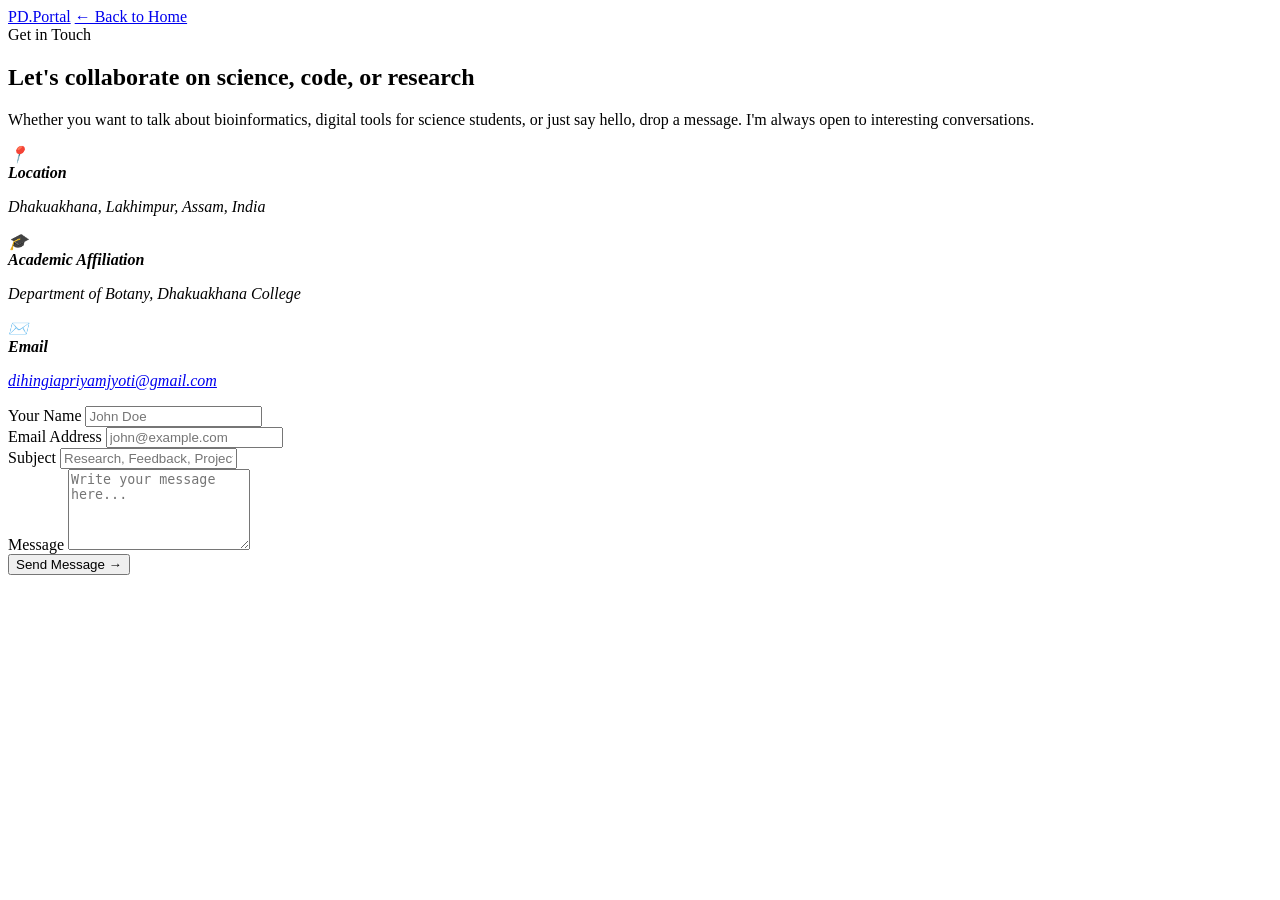
==== contact.html @ 89a06f6f "Add files via upload" ====
<!DOCTYPE html>
<html lang="en">
<head>
    <meta charset="UTF-8">
    <meta name="viewport" content="width=device-width, initial-scale=1.0">
    <title>Contact — Priyamjyoti Dihingia</title>
    
    <link rel="preconnect" href="https://fonts.googleapis.com">
    <link rel="preconnect" href="https://fonts.gstatic.com" crossorigin>
    <link href="https://fonts.googleapis.com/css2?family=Inter:wght@400;500;600;700&display=swap" rel="stylesheet">
    
    <link rel="stylesheet" href="css/style.css">
</head>
<body>

    <header class="contact-header">
        <div class="contact-container nav-placeholder">
            <a href="index.html" class="logo">PD.Portal</a>
            <a href="index.html" class="back-link">&larr; Back to Home</a>
        </div>
    </header>

    <main>
        <section class="contact-section contact-container">
            <div class="contact-grid">
                
                <div class="contact-info-side">
                    <span class="section-badge">Get in Touch</span>
                    <h2>Let's collaborate on science, code, or research</h2>
                    <p class="contact-lead">
                        Whether you want to talk about bioinformatics, digital tools for science students, or just say hello, drop a message. I'm always open to interesting conversations.
                    </p>
                    
                    <address class="contact-details">
                        <div class="info-item">
                            <span class="info-icon">📍</span>
                            <div>
                                <strong>Location</strong>
                                <p>Dhakuakhana, Lakhimpur, Assam, India</p>
                            </div>
                        </div>
                        <div class="info-item">
                            <span class="info-icon">🎓</span>
                            <div>
                                <strong>Academic Affiliation</strong>
                                <p>Department of Botany, Dhakuakhana College</p>
                            </div>
                        </div>
                        <div class="info-item">
                            <span class="info-icon">✉️</span>
                            <div>
                                <strong>Email</strong>
                                <p><a href="mailto:your-email@gmail.com">dihingiapriyamjyoti@gmail.com</a></p>
                            </div>
                        </div>
                    </address>
                </div>

                <div class="contact-form-side">
<form action="https://api.web3forms.com/submit" method="POST" class="interactive-form">

    <input type="hidden" name="access_key" value="YOUR_ACCESS_KEY_HERE">

    <div class="form-group">
        <label for="name">Your Name</label>
        <input type="text" id="name" name="name" required placeholder="John Doe">
    </div>
    
    <div class="form-group">
        <label for="email">Email Address</label>
        <input type="email" id="email" name="email" required placeholder="john@example.com">
    </div>
    
    <div class="form-group">
        <label for="subject">Subject</label>
        <input type="text" id="subject" name="subject" required placeholder="Research, Feedback, Project inquiry...">
    </div>
    
    <div class="form-group">
        <label for="message">Message</label>
        <textarea id="message" name="message" rows="5" required placeholder="Write your message here..."></textarea>
    </div>
    
    <button type="submit" class="btn-submit">Send Message &rarr;</button>
</form>
                </div>

            </div>
        </section>
    </main>

</body>
</html>
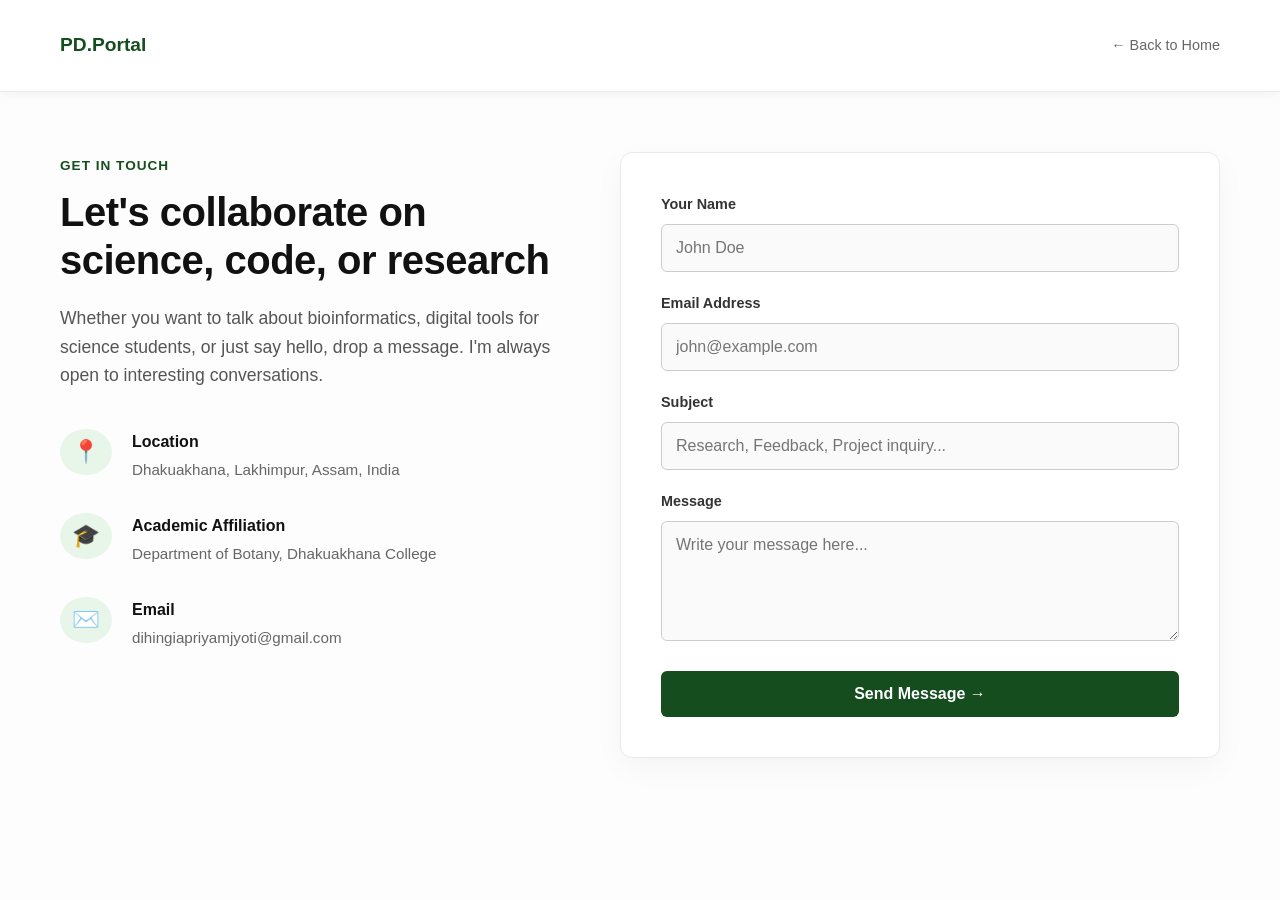
==== commit 1ec98f06: "Fix: removed absolute path slash for github pages compatibility" ====
--- a/contact.html
+++ b/contact.html
@@ -1,93 +1,93 @@
-<!DOCTYPE html>
-<html lang="en">
-<head>
-    <meta charset="UTF-8">
-    <meta name="viewport" content="width=device-width, initial-scale=1.0">
-    <title>Contact — Priyamjyoti Dihingia</title>
-    
-    <link rel="preconnect" href="https://fonts.googleapis.com">
-    <link rel="preconnect" href="https://fonts.gstatic.com" crossorigin>
-    <link href="https://fonts.googleapis.com/css2?family=Inter:wght@400;500;600;700&display=swap" rel="stylesheet">
-    
-    <link rel="stylesheet" href="css/style.css">
-</head>
-<body>
-
-    <header class="contact-header">
-        <div class="contact-container nav-placeholder">
-            <a href="index.html" class="logo">PD.Portal</a>
-            <a href="index.html" class="back-link">&larr; Back to Home</a>
-        </div>
-    </header>
-
-    <main>
-        <section class="contact-section contact-container">
-            <div class="contact-grid">
-                
-                <div class="contact-info-side">
-                    <span class="section-badge">Get in Touch</span>
-                    <h2>Let's collaborate on science, code, or research</h2>
-                    <p class="contact-lead">
-                        Whether you want to talk about bioinformatics, digital tools for science students, or just say hello, drop a message. I'm always open to interesting conversations.
-                    </p>
-                    
-                    <address class="contact-details">
-                        <div class="info-item">
-                            <span class="info-icon">📍</span>
-                            <div>
-                                <strong>Location</strong>
-                                <p>Dhakuakhana, Lakhimpur, Assam, India</p>
-                            </div>
-                        </div>
-                        <div class="info-item">
-                            <span class="info-icon">🎓</span>
-                            <div>
-                                <strong>Academic Affiliation</strong>
-                                <p>Department of Botany, Dhakuakhana College</p>
-                            </div>
-                        </div>
-                        <div class="info-item">
-                            <span class="info-icon">✉️</span>
-                            <div>
-                                <strong>Email</strong>
-                                <p><a href="mailto:your-email@gmail.com">dihingiapriyamjyoti@gmail.com</a></p>
-                            </div>
-                        </div>
-                    </address>
-                </div>
-
-                <div class="contact-form-side">
-<form action="https://api.web3forms.com/submit" method="POST" class="interactive-form">
-
-    <input type="hidden" name="access_key" value="YOUR_ACCESS_KEY_HERE">
-
-    <div class="form-group">
-        <label for="name">Your Name</label>
-        <input type="text" id="name" name="name" required placeholder="John Doe">
-    </div>
-    
-    <div class="form-group">
-        <label for="email">Email Address</label>
-        <input type="email" id="email" name="email" required placeholder="john@example.com">
-    </div>
-    
-    <div class="form-group">
-        <label for="subject">Subject</label>
-        <input type="text" id="subject" name="subject" required placeholder="Research, Feedback, Project inquiry...">
-    </div>
-    
-    <div class="form-group">
-        <label for="message">Message</label>
-        <textarea id="message" name="message" rows="5" required placeholder="Write your message here..."></textarea>
-    </div>
-    
-    <button type="submit" class="btn-submit">Send Message &rarr;</button>
-</form>
-                </div>
-
-            </div>
-        </section>
-    </main>
-
-</body>
+<!DOCTYPE html>
+<html lang="en">
+<head>
+    <meta charset="UTF-8">
+    <meta name="viewport" content="width=device-width, initial-scale=1.0">
+    <title>Contact — Priyamjyoti Dihingia</title>
+    
+    <link rel="preconnect" href="https://fonts.googleapis.com">
+    <link rel="preconnect" href="https://fonts.gstatic.com" crossorigin>
+    <link href="https://fonts.googleapis.com/css2?family=Inter:wght@400;500;600;700&display=swap" rel="stylesheet">
+    
+    <link rel="stylesheet" href="css/style.css">
+</head>
+<body>
+
+    <header class="contact-header">
+        <div class="contact-container nav-placeholder">
+            <a href="index.html" class="logo">PD.Portal</a>
+            <a href="index.html" class="back-link">&larr; Back to Home</a>
+        </div>
+    </header>
+
+    <main>
+        <section class="contact-section contact-container">
+            <div class="contact-grid">
+                
+                <div class="contact-info-side">
+                    <span class="section-badge">Get in Touch</span>
+                    <h2>Let's collaborate on science, code, or research</h2>
+                    <p class="contact-lead">
+                        Whether you want to talk about bioinformatics, digital tools for science students, or just say hello, drop a message. I'm always open to interesting conversations.
+                    </p>
+                    
+                    <address class="contact-details">
+                        <div class="info-item">
+                            <span class="info-icon">📍</span>
+                            <div>
+                                <strong>Location</strong>
+                                <p>Dhakuakhana, Lakhimpur, Assam, India</p>
+                            </div>
+                        </div>
+                        <div class="info-item">
+                            <span class="info-icon">🎓</span>
+                            <div>
+                                <strong>Academic Affiliation</strong>
+                                <p>Department of Botany, Dhakuakhana College</p>
+                            </div>
+                        </div>
+                        <div class="info-item">
+                            <span class="info-icon">✉️</span>
+                            <div>
+                                <strong>Email</strong>
+                                <p><a href="mailto:your-email@gmail.com">dihingiapriyamjyoti@gmail.com</a></p>
+                            </div>
+                        </div>
+                    </address>
+                </div>
+
+                <div class="contact-form-side">
+<form action="https://api.web3forms.com/submit" method="POST" class="interactive-form">
+
+    <input type="hidden" name="access_key" value="YOUR_ACCESS_KEY_HERE">
+
+    <div class="form-group">
+        <label for="name">Your Name</label>
+        <input type="text" id="name" name="name" required placeholder="John Doe">
+    </div>
+    
+    <div class="form-group">
+        <label for="email">Email Address</label>
+        <input type="email" id="email" name="email" required placeholder="john@example.com">
+    </div>
+    
+    <div class="form-group">
+        <label for="subject">Subject</label>
+        <input type="text" id="subject" name="subject" required placeholder="Research, Feedback, Project inquiry...">
+    </div>
+    
+    <div class="form-group">
+        <label for="message">Message</label>
+        <textarea id="message" name="message" rows="5" required placeholder="Write your message here..."></textarea>
+    </div>
+    
+    <button type="submit" class="btn-submit">Send Message &rarr;</button>
+</form>
+                </div>
+
+            </div>
+        </section>
+    </main>
+
+</body>
 </html>
--- a/css/style.css
+++ b/css/style.css
@@ -0,0 +1,815 @@
+/* ==========================================================================
+   1. BASE STYLES & RESET
+   ========================================================================== */
+* {
+    margin: 0;
+    padding: 0;
+    box-sizing: border-box;
+}
+
+html {
+    scroll-behavior: smooth;
+    /* System fonts load in 0 milliseconds and prevent font-flicker on mobile */
+    font-family: -apple-system, BlinkMacSystemFont, "Segoe UI", Roboto, Oxygen, Ubuntu, Cantarell, sans-serif;
+    color: #2c3e50;
+    background-color: #fcfdfc;
+    line-height: 1.6;
+}
+
+body {
+    overflow-x: hidden;
+}
+
+.container {
+    max-width: 1140px;
+    margin: 0 auto;
+    padding: 60px 20px;
+}
+
+a {
+    text-decoration: none;
+    color: inherit;
+    transition: color 0.2s ease;
+}
+
+img {
+    max-width: 100%;
+    height: auto;
+    display: block;
+    border-radius: 8px;
+}
+
+/* ==========================================================================
+   2. NAVIGATION HEADER
+   ========================================================================== */
+header {
+    background-color: #ffffff;
+    box-shadow: 0 2px 10px rgba(0, 0, 0, 0.05);
+    position: sticky;
+    top: 0;
+    z-index: 1000;
+}
+
+header nav {
+    max-width: 1140px;
+    margin: 0 auto;
+    padding: 20px;
+    display: flex;
+    justify-content: space-between;
+    align-items: center;
+}
+
+.logo a {
+    font-size: 1.4rem;
+    font-weight: 700;
+    color: #1b5e20; /* Deep nature green */
+    letter-spacing: -0.5px;
+}
+
+header ul {
+    display: flex;
+    list-style: none;
+    gap: 30px;
+}
+
+header ul a {
+    font-weight: 500;
+    font-size: 0.95rem;
+    color: #5a6c7d;
+    padding: 5px 0;
+    position: relative;
+}
+
+header ul a:hover, 
+header ul a.active {
+    color: #1b5e20;
+}
+
+/* Underline indicator for active page */
+header ul a.active::after {
+    content: '';
+    position: absolute;
+    bottom: 0;
+    left: 0;
+    width: 100%;
+    height: 2px;
+    background-color: #1b5e20;
+}
+
+/* ==========================================================================
+   3. HERO SECTION (60% Personal / 40% Village Blend)
+   ========================================================================== */
+.hero {
+    background: linear-gradient(135deg, #e8f5e9 0%, #c8e6c9 100%);
+    padding: 100px 20px;
+    text-align: center;
+}
+
+.hero-content {
+    max-width: 800px;
+    margin: 0 auto;
+}
+
+.hero h1 {
+    font-size: 3rem;
+    color: #0b2d12;
+    line-height: 1.2;
+    margin-bottom: 20px;
+}
+
+.hero p {
+    font-size: 1.25rem;
+    color: #3b5141;
+    margin-bottom: 35px;
+}
+
+.hero-buttons {
+    display: flex;
+    justify-content: center;
+    gap: 15px;
+}
+
+/* Buttons styles */
+.btn {
+    display: inline-block;
+    padding: 12px 28px;
+    font-weight: 600;
+    border-radius: 6px;
+    transition: all 0.2s ease;
+}
+
+.btn-primary {
+    background-color: #1b5e20;
+    color: #ffffff;
+}
+
+.btn-primary:hover {
+    background-color: #0b2d12;
+    transform: translateY(-1px);
+}
+
+.btn-secondary {
+    background-color: transparent;
+    color: #1b5e20;
+    border: 2px solid #1b5e20;
+}
+
+.btn-secondary:hover {
+    background-color: #1b5e20;
+    color: #ffffff;
+    transform: translateY(-1px);
+}
+
+/* ==========================================================================
+   4. CONTENT LAYOUTS
+   ========================================================================== */
+.subtitle {
+    display: block;
+    font-size: 0.85rem;
+    text-transform: uppercase;
+    color: #1b5e20;
+    font-weight: 700;
+    letter-spacing: 1.5px;
+    margin-bottom: 8px;
+}
+
+.section-title-wrap h2,
+.village-text h2 {
+    font-size: 2.2rem;
+    color: #0b2d12;
+    margin-bottom: 20px;
+}
+
+/* Intro text styling */
+.intro-section p {
+    font-size: 1.15rem;
+    color: #4a5568;
+    max-width: 900px;
+}
+
+/* 40% Village Highlight Layout (Flexbox for side-by-side) */
+.village-highlight {
+    background-color: #f4f7f4;
+    border-radius: 12px;
+    margin-top: 20px;
+    margin-bottom: 40px;
+}
+
+.village-card-layout {
+    display: flex;
+    align-items: center;
+    gap: 50px;
+    padding: 40px;
+}
+
+.village-text {
+    flex: 1;
+}
+
+.village-text p {
+    color: #4a5568;
+    margin-bottom: 20px;
+}
+
+.village-img-placeholder {
+    flex: 1;
+}
+
+.village-img-placeholder img {
+    box-shadow: 0 10px 30px rgba(0, 0, 0, 0.08);
+    object-fit: cover;
+    width: 100%;
+    height: 320px;
+}
+
+.text-link {
+    color: #1b5e20;
+    font-weight: 600;
+    display: inline-block;
+}
+
+.text-link:hover {
+    color: #0b2d12;
+    text-decoration: underline;
+}
+
+/* ==========================================================================
+   5. FEATURES GRID SECTION (Zero JS Responsive Columns)
+   ========================================================================== */
+.features-section {
+    display: grid;
+    /* Automatically handles column wrapping cleanly based on device width */
+    grid-template-columns: repeat(auto-fit, minmax(300px, 1fr));
+    gap: 30px;
+    padding-top: 0;
+}
+
+.feature-card {
+    background: #ffffff;
+    border: 1px solid #e2e8f0;
+    border-radius: 8px;
+    padding: 30px;
+    position: relative;
+    transition: transform 0.2s ease, box-shadow 0.2s ease;
+}
+
+.feature-card:hover {
+    transform: translateY(-4px);
+    box-shadow: 0 10px 20px rgba(0,0,0,0.05);
+}
+
+.feature-card h3 {
+    font-size: 1.4rem;
+    color: #0b2d12;
+    margin-top: 15px;
+    margin-bottom: 12px;
+}
+
+.feature-card p {
+    color: #64748b;
+    font-size: 0.95rem;
+    margin-bottom: 20px;
+}
+
+/* Badge tagging on the cards */
+.card-tag {
+    display: inline-block;
+    padding: 4px 10px;
+    font-size: 0.75rem;
+    font-weight: 700;
+    border-radius: 50px;
+    text-transform: uppercase;
+}
+
+.card-tag.personal {
+    background-color: #e1f5fe;
+    color: #0288d1;
+}
+
+.card-tag.village {
+    background-color: #e8f5e9;
+    color: #2e7d32;
+}
+
+.card-tag.neutral {
+    background-color: #f1f5f9;
+    color: #475569;
+}
+
+/* ==========================================================================
+   6. FOOTER
+   ========================================================================== */
+footer {
+    background-color: #0b2d12;
+    color: #a3b899;
+    font-size: 0.9rem;
+}
+
+.footer-content {
+    display: flex;
+    justify-content: space-between;
+    align-items: center;
+    padding: 40px 20px;
+}
+
+.footer-links a {
+    color: #ffffff;
+    margin: 0 5px;
+}
+
+.footer-links a:hover {
+    color: #c8e6c9;
+}
+
+/* ==========================================================================
+   7. RESPONSIVE MEDIA QUERIES (Mobile Adjustments)
+   ========================================================================== */
+@media (max-width: 768px) {
+    header nav {
+        flex-direction: column;
+        gap: 15px;
+    }
+
+    .hero h1 {
+        font-size: 2.2rem;
+    }
+
+    .hero p {
+        font-size: 1.1rem;
+    }
+
+    .hero-buttons {
+        flex-direction: column;
+        gap: 10px;
+    }
+
+    .village-card-layout {
+        flex-direction: column;
+        padding: 20px;
+        gap: 25px;
+    }
+    
+    .village-img-placeholder img {
+        height: 220px;
+    }
+
+    .footer-content {
+        flex-direction: column;
+        gap: 15px;
+        text-align: center;
+    }
+}
+
+
+/* ==========================================================================
+   8. MOANA AI PREMIUM CARD STYLES
+   ========================================================================== */
+.moana-ad-container {
+    padding-top: 40px;
+    padding-bottom: 40px;
+}
+
+.moana-card {
+    background: linear-gradient(135deg, #0b2d12 0%, #164d1f 100%);
+    border-radius: 16px;
+    padding: 50px 40px;
+    color: #ffffff;
+    position: relative;
+    overflow: hidden;
+    box-shadow: 0 20px 40px rgba(11, 45, 18, 0.25);
+    border: 1px solid rgba(255, 255, 255, 0.1);
+}
+
+.moana-badge {
+    position: absolute;
+    top: 25px;
+    left: 40px;
+    background-color: #00E676; /* Vibrant tech green accent */
+    color: #0b2d12;
+    font-size: 0.75rem;
+    font-weight: 700;
+    text-transform: uppercase;
+    padding: 6px 14px;
+    border-radius: 50px;
+    letter-spacing: 1px;
+}
+
+.moana-content-wrapper {
+    display: flex;
+    align-items: center;
+    gap: 50px;
+    margin-top: 20px;
+}
+
+.moana-info {
+    flex: 1.4;
+}
+
+.moana-info h2 {
+    font-size: 2.6rem;
+    color: #ffffff;
+    margin-bottom: 5px;
+    letter-spacing: -0.5px;
+}
+
+.moana-tagline {
+    font-size: 1.2rem;
+    color: #a3e2b0;
+    margin-bottom: 35px;
+    font-weight: 500;
+}
+
+/* Feature List */
+.moana-features {
+    list-style: none;
+    display: flex;
+    flex-direction: column;
+    gap: 25px;
+    margin-bottom: 40px;
+}
+
+.moana-features li {
+    display: flex;
+    align-items: flex-start;
+    gap: 18px;
+}
+
+.moana-icon {
+    font-size: 1.5rem;
+    background: rgba(255, 255, 255, 0.08);
+    padding: 10px;
+    border-radius: 12px;
+    line-height: 1;
+    border: 1px solid rgba(255, 255, 255, 0.1);
+}
+
+.moana-features strong {
+    display: block;
+    font-size: 1.1rem;
+    color: #ffffff;
+    margin-bottom: 4px;
+}
+
+.moana-features p {
+    color: #b2cbb6;
+    font-size: 0.95rem;
+    line-height: 1.5;
+}
+
+/* Premium Tech CTA Button */
+.btn-moana {
+    background-color: #ffffff;
+    color: #0b2d12;
+    padding: 14px 35px;
+    border-radius: 8px;
+    font-weight: 700;
+    font-size: 1rem;
+    box-shadow: 0 4px 15px rgba(0,0,0,0.15);
+    display: inline-block;
+    transition: all 0.2s ease;
+}
+
+.btn-moana:hover {
+    background-color: #00E676;
+    color: #0b2d12;
+    transform: translateY(-2px);
+    box-shadow: 0 8px 25px rgba(0, 230, 118, 0.3);
+}
+
+/* Decorative Visual Side Component */
+.moana-visual-side {
+    flex: 1;
+    display: flex;
+    justify-content: center;
+    position: relative;
+}
+
+.ai-sphere-glow {
+    position: absolute;
+    width: 200px;
+    height: 200px;
+    background: radial-gradient(circle, rgba(0,230,118,0.3) 0%, rgba(0,0,0,0) 70%);
+    top: 50%;
+    left: 50%;
+    transform: translate(-50%, -50%);
+    z-index: 1;
+}
+
+.tech-box {
+    background: rgba(255, 255, 255, 0.05);
+    border: 1px solid rgba(255, 255, 255, 0.1);
+    padding: 25px;
+    border-radius: 12px;
+    width: 100%;
+    max-width: 280px;
+    backdrop-filter: blur(5px);
+    z-index: 2;
+    box-shadow: 0 15px 35px rgba(0,0,0,0.2);
+}
+
+.tech-box span {
+    font-size: 0.75rem;
+    text-transform: uppercase;
+    color: #00E676;
+    font-weight: 700;
+    letter-spacing: 1px;
+    display: block;
+    margin-bottom: 15px;
+}
+
+.tech-line {
+    height: 4px;
+    background-color: rgba(255, 255, 255, 0.2);
+    border-radius: 2px;
+    margin-bottom: 10px;
+    width: 90%;
+}
+
+.tech-line.short {
+    width: 50%;
+    margin-bottom: 25px;
+}
+
+.tech-tags {
+    display: flex;
+    flex-wrap: wrap;
+    gap: 8px;
+}
+
+.t-tag {
+    background: rgba(255, 255, 255, 0.08) !important;
+    border: 1px solid rgba(255, 255, 255, 0.1);
+    padding: 4px 10px !important;
+    font-size: 0.75rem !important;
+    color: #e8f5e9 !important;
+    border-radius: 4px;
+    text-transform: none !important;
+    font-weight: 500 !important;
+}
+
+/* Responsive Scaling for Tablets and Mobile Phones */
+@media (max-width: 992px) {
+    .moana-content-wrapper {
+        flex-direction: column;
+        gap: 40px;
+    }
+    
+    .moana-visual-side {
+        width: 100%;
+    }
+}
+
+@media (max-width: 576px) {
+    .moana-card {
+        padding: 60px 20px 30px 20px;
+    }
+    
+    .moana-badge {
+        left: 20px;
+    }
+    
+    .moana-info h2 {
+        font-size: 2rem;
+    }
+    
+    .moana-tagline {
+        font-size: 1.05rem;
+        margin-bottom: 25px;
+    }
+    
+    .btn-moana {
+        width: 100%;
+        text-align: center;
+    }
+}
+
+
+/* ==========================================================================
+   1. GLOBAL STYLES & RESET (If not already present in your main CSS)
+   ========================================================================== */
+* {
+    margin: 0;
+    padding: 0;
+    box-sizing: border-box;
+}
+
+body {
+    font-family: 'Inter', sans-serif;
+    background-color: #fcfdfc;
+    color: #222222;
+    line-height: 1.6;
+    -webkit-font-smoothing: antialiased;
+}
+
+.contact-container {
+    width: 100%;
+    max-width: 1200px;
+    margin: 0 auto;
+    padding-left: 20px;
+    padding-right: 20px;
+}
+
+/* Header spacing framing the layout neatly */
+.contact-header {
+    padding: 30px 0;
+    border-bottom: 1px solid #eaeaea;
+    background-color: #ffffff;
+    margin-bottom: 40px;
+}
+
+.nav-placeholder {
+    display: flex;
+    justify-content: space-between;
+    align-items: center;
+}
+
+.logo {
+    font-weight: 700;
+    font-size: 1.2rem;
+    color: #164d1f;
+    text-decoration: none;
+}
+
+.back-link {
+    color: #666666;
+    text-decoration: none;
+    font-size: 0.9rem;
+    font-weight: 500;
+    transition: color 0.2s ease;
+}
+
+.back-link:hover {
+    color: #164d1f;
+}
+
+/* ==========================================================================
+   2. INTERACTIVE CONTACT LAYOUT
+   ========================================================================== */
+.contact-section {
+    padding-top: 20px;
+    padding-bottom: 80px;
+}
+
+.contact-grid {
+    display: grid;
+    grid-template-columns: 1fr 1.2fr;
+    gap: 60px;
+    align-items: start;
+}
+
+/* Left side typography & style */
+.section-badge {
+    display: inline-block;
+    color: #164d1f;
+    font-size: 0.85rem;
+    font-weight: 700;
+    text-transform: uppercase;
+    letter-spacing: 1px;
+    margin-bottom: 12px;
+}
+
+.contact-info-side h2 {
+    font-size: 2.5rem;
+    color: #111111;
+    line-height: 1.2;
+    margin-bottom: 20px;
+    letter-spacing: -0.5px;
+}
+
+.contact-lead {
+    font-size: 1.1rem;
+    color: #555555;
+    line-height: 1.6;
+    margin-bottom: 40px;
+}
+
+/* Contact information list items */
+.contact-details {
+    display: flex;
+    flex-direction: column;
+    gap: 30px;
+    font-style: normal;
+}
+
+.info-item {
+    display: flex;
+    align-items: flex-start;
+    gap: 20px;
+}
+
+.info-icon {
+    font-size: 1.4rem;
+    background: #e8f5e9;
+    padding: 12px;
+    border-radius: 50%;
+    line-height: 1;
+    display: flex;
+    align-items: center;
+    justify-content: center;
+}
+
+.info-item strong {
+    display: block;
+    font-size: 1rem;
+    color: #111111;
+    margin-bottom: 4px;
+}
+
+.info-item p, .info-item a {
+    color: #666666;
+    font-size: 0.95rem;
+    text-decoration: none;
+    transition: color 0.2s ease;
+}
+
+.info-item a:hover {
+    color: #164d1f;
+}
+
+/* Right side form elements card */
+.contact-form-side {
+    background: #ffffff;
+    padding: 40px;
+    border-radius: 12px;
+    box-shadow: 0 10px 30px rgba(0, 0, 0, 0.04);
+    border: 1px solid #eaeaea;
+}
+
+.interactive-form {
+    display: flex;
+    flex-direction: column;
+    gap: 20px;
+}
+
+.form-group {
+    display: flex;
+    flex-direction: column;
+    gap: 8px;
+}
+
+.form-group label {
+    font-size: 0.9rem;
+    font-weight: 600;
+    color: #333333;
+}
+
+.form-group input,
+.form-group textarea {
+    padding: 14px;
+    border: 1px solid #cccccc;
+    border-radius: 6px;
+    font-size: 1rem;
+    font-family: inherit;
+    color: #222222;
+    background-color: #fafafa;
+    transition: all 0.2s ease;
+}
+
+/* Focus input glow ring */
+.form-group input:focus,
+.form-group textarea:focus {
+    outline: none;
+    border-color: #164d1f;
+    background-color: #ffffff;
+    box-shadow: 0 0 0 4px rgba(22, 77, 31, 0.1);
+}
+
+/* Form submission button */
+.btn-submit {
+    background-color: #164d1f;
+    color: #ffffff;
+    padding: 14px;
+    border: none;
+    border-radius: 6px;
+    font-size: 1rem;
+    font-weight: 600;
+    cursor: pointer;
+    transition: all 0.2s ease;
+    text-align: center;
+    margin-top: 10px;
+}
+
+.btn-submit:hover {
+    background-color: #0b2d12;
+    transform: translateY(-1px);
+    box-shadow: 0 5px 15px rgba(11, 45, 18, 0.2);
+}
+
+/* ==========================================================================
+   3. MOBILE RESPONSIVE MEDIA QUERIES
+   ========================================================================== */
+@media (max-width: 992px) {
+    .contact-grid {
+        grid-template-columns: 1fr;
+        gap: 50px;
+    }
+    
+    .contact-form-side {
+        padding: 30px 20px;
+    }
+    
+    .contact-info-side h2 {
+        font-size: 2.1rem;
+    }
+}
+
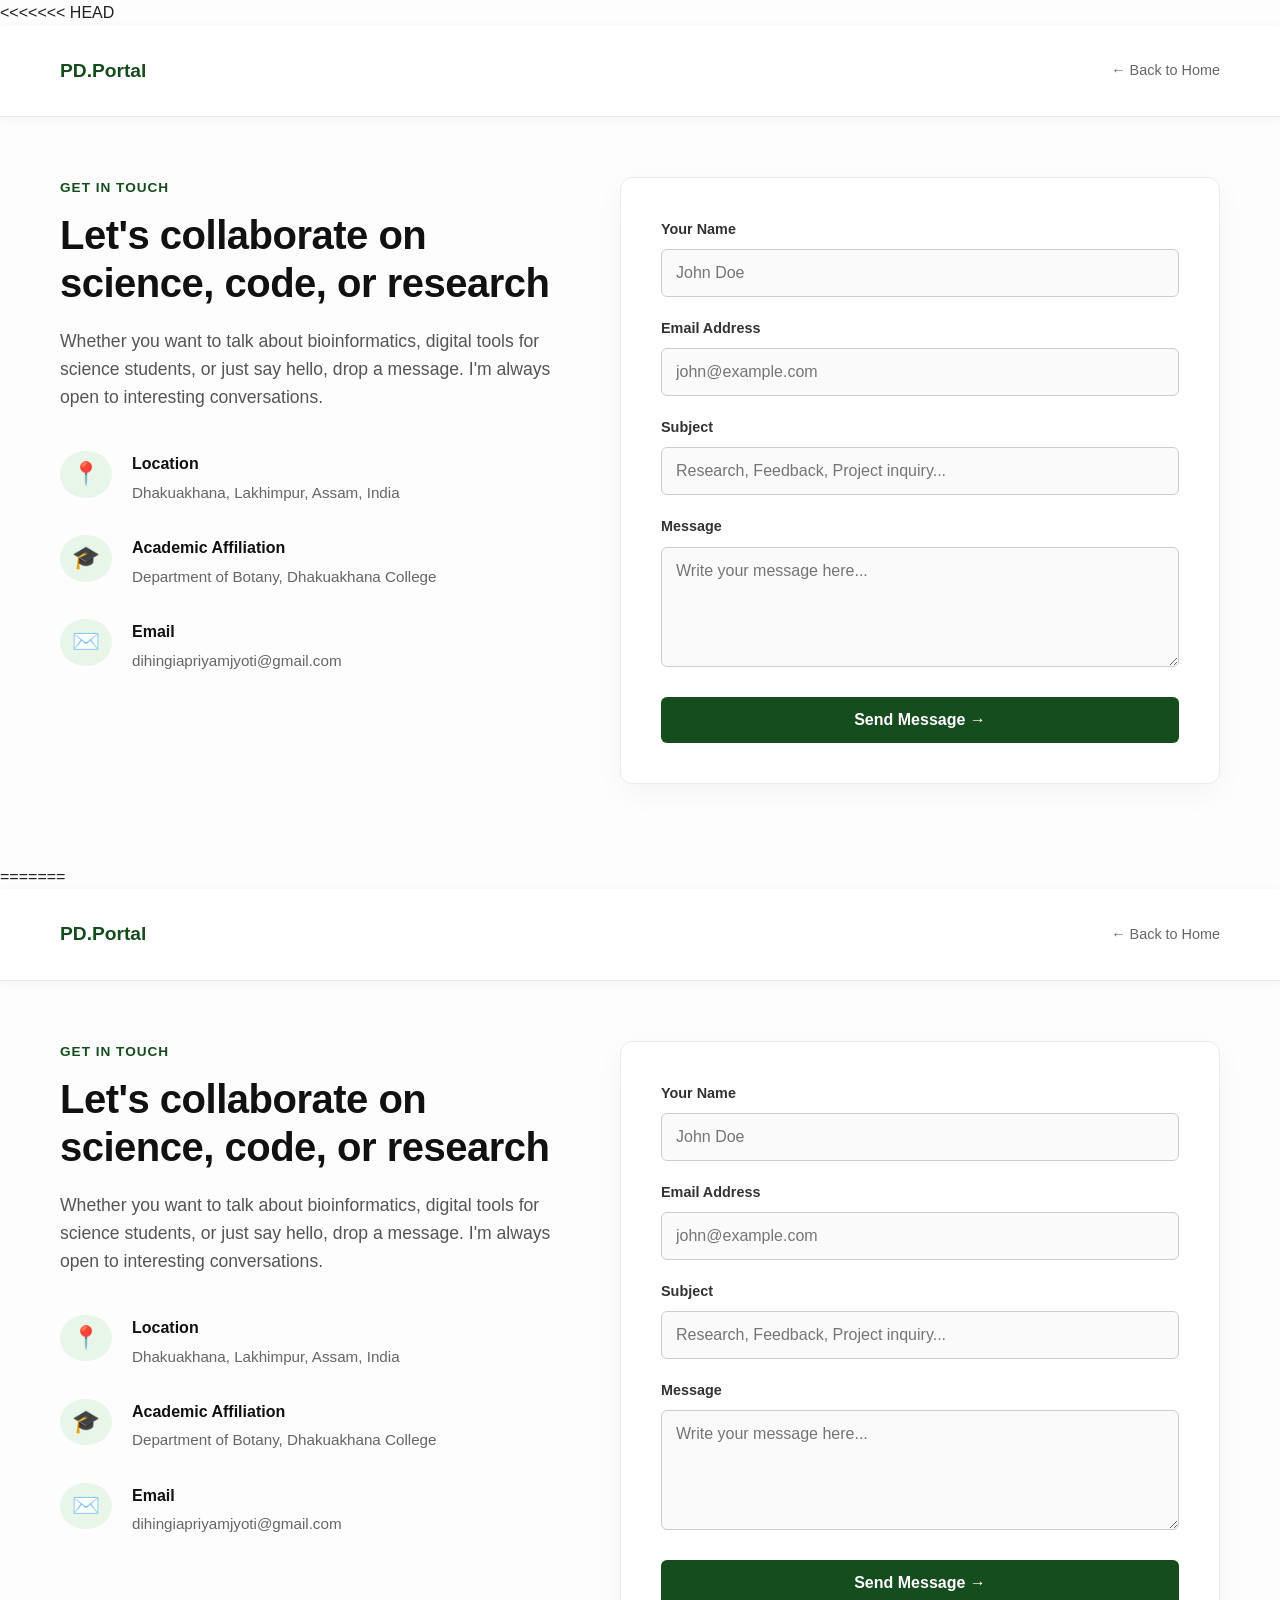
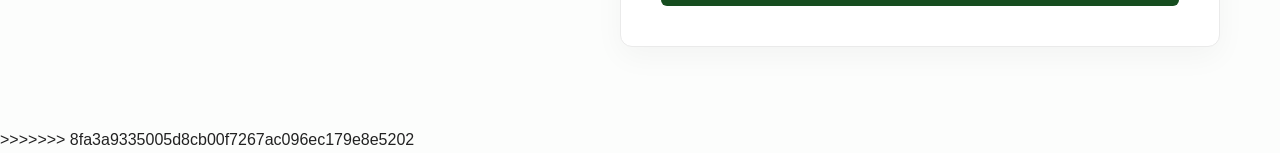
==== commit abca4301: "Chore: merged remote browser uploads with local path updates" ====
--- a/contact.html
+++ b/contact.html
@@ -1,3 +1,4 @@
+<<<<<<< HEAD
 <!DOCTYPE html>
 <html lang="en">
 <head>
@@ -90,4 +91,98 @@
     </main>
 
 </body>
+=======
+<!DOCTYPE html>
+<html lang="en">
+<head>
+    <meta charset="UTF-8">
+    <meta name="viewport" content="width=device-width, initial-scale=1.0">
+    <title>Contact — Priyamjyoti Dihingia</title>
+    
+    <link rel="preconnect" href="https://fonts.googleapis.com">
+    <link rel="preconnect" href="https://fonts.gstatic.com" crossorigin>
+    <link href="https://fonts.googleapis.com/css2?family=Inter:wght@400;500;600;700&display=swap" rel="stylesheet">
+    
+    <link rel="stylesheet" href="css/style.css">
+</head>
+<body>
+
+    <header class="contact-header">
+        <div class="contact-container nav-placeholder">
+            <a href="index.html" class="logo">PD.Portal</a>
+            <a href="index.html" class="back-link">&larr; Back to Home</a>
+        </div>
+    </header>
+
+    <main>
+        <section class="contact-section contact-container">
+            <div class="contact-grid">
+                
+                <div class="contact-info-side">
+                    <span class="section-badge">Get in Touch</span>
+                    <h2>Let's collaborate on science, code, or research</h2>
+                    <p class="contact-lead">
+                        Whether you want to talk about bioinformatics, digital tools for science students, or just say hello, drop a message. I'm always open to interesting conversations.
+                    </p>
+                    
+                    <address class="contact-details">
+                        <div class="info-item">
+                            <span class="info-icon">📍</span>
+                            <div>
+                                <strong>Location</strong>
+                                <p>Dhakuakhana, Lakhimpur, Assam, India</p>
+                            </div>
+                        </div>
+                        <div class="info-item">
+                            <span class="info-icon">🎓</span>
+                            <div>
+                                <strong>Academic Affiliation</strong>
+                                <p>Department of Botany, Dhakuakhana College</p>
+                            </div>
+                        </div>
+                        <div class="info-item">
+                            <span class="info-icon">✉️</span>
+                            <div>
+                                <strong>Email</strong>
+                                <p><a href="mailto:your-email@gmail.com">dihingiapriyamjyoti@gmail.com</a></p>
+                            </div>
+                        </div>
+                    </address>
+                </div>
+
+                <div class="contact-form-side">
+<form action="https://api.web3forms.com/submit" method="POST" class="interactive-form">
+
+    <input type="hidden" name="access_key" value="YOUR_ACCESS_KEY_HERE">
+
+    <div class="form-group">
+        <label for="name">Your Name</label>
+        <input type="text" id="name" name="name" required placeholder="John Doe">
+    </div>
+    
+    <div class="form-group">
+        <label for="email">Email Address</label>
+        <input type="email" id="email" name="email" required placeholder="john@example.com">
+    </div>
+    
+    <div class="form-group">
+        <label for="subject">Subject</label>
+        <input type="text" id="subject" name="subject" required placeholder="Research, Feedback, Project inquiry...">
+    </div>
+    
+    <div class="form-group">
+        <label for="message">Message</label>
+        <textarea id="message" name="message" rows="5" required placeholder="Write your message here..."></textarea>
+    </div>
+    
+    <button type="submit" class="btn-submit">Send Message &rarr;</button>
+</form>
+                </div>
+
+            </div>
+        </section>
+    </main>
+
+</body>
+>>>>>>> 8fa3a9335005d8cb00f7267ac096ec179e8e5202
 </html>
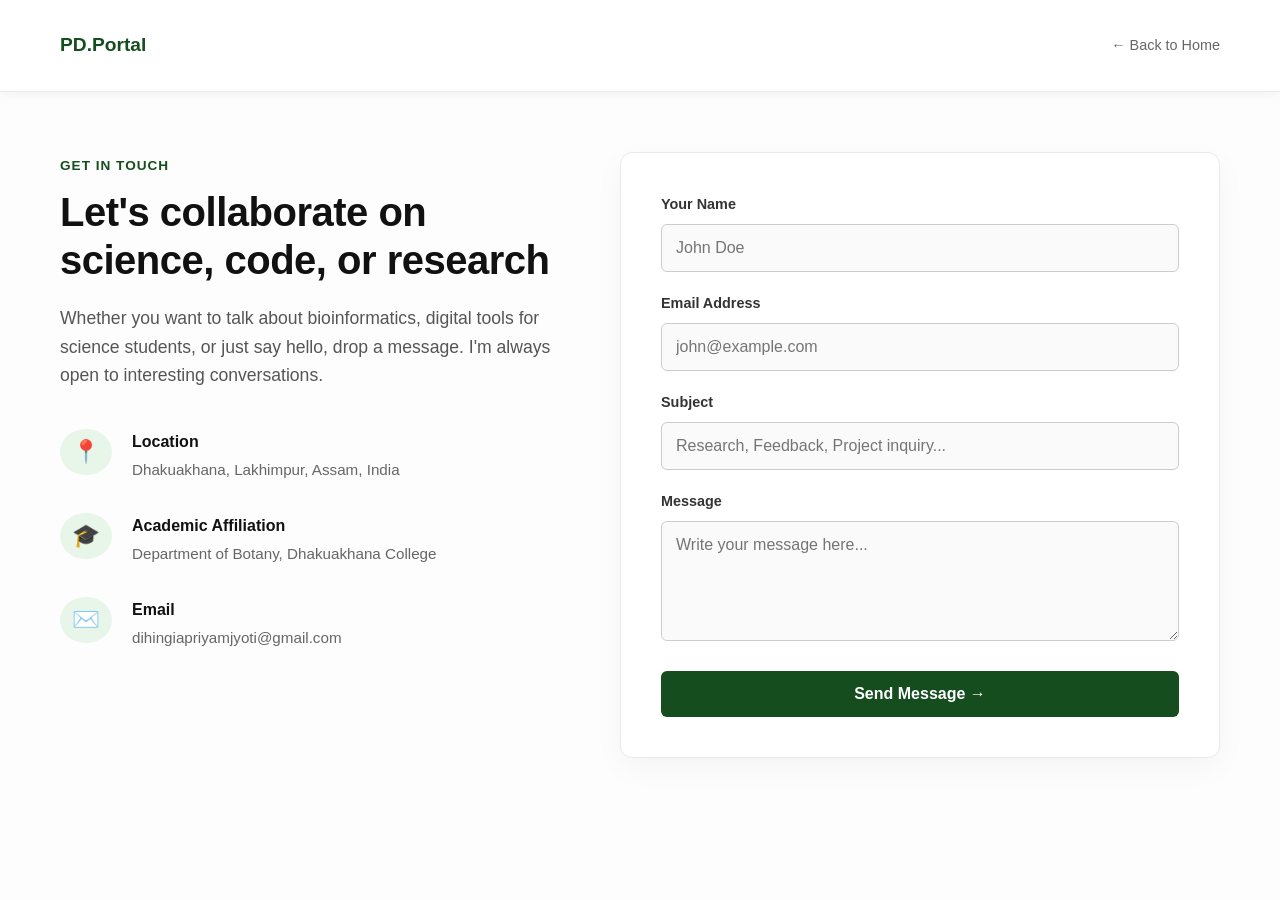
==== commit 960ec1d8: "Resolved merge conflict in contact page" ====
--- a/contact.html
+++ b/contact.html
@@ -1,4 +1,3 @@
-<<<<<<< HEAD
 <!DOCTYPE html>
 <html lang="en">
 <head>
@@ -51,39 +50,39 @@
                             <span class="info-icon">✉️</span>
                             <div>
                                 <strong>Email</strong>
-                                <p><a href="mailto:your-email@gmail.com">dihingiapriyamjyoti@gmail.com</a></p>
+                                <p><a href="mailto:dihingiapriyamjyoti@gmail.com">dihingiapriyamjyoti@gmail.com</a></p>
                             </div>
                         </div>
                     </address>
                 </div>
 
                 <div class="contact-form-side">
-<form action="https://api.web3forms.com/submit" method="POST" class="interactive-form">
+                    <form action="https://api.web3forms.com/submit" method="POST" class="interactive-form">
 
-    <input type="hidden" name="access_key" value="YOUR_ACCESS_KEY_HERE">
+                        <input type="hidden" name="access_key" value="YOUR_ACCESS_KEY_HERE">
 
-    <div class="form-group">
-        <label for="name">Your Name</label>
-        <input type="text" id="name" name="name" required placeholder="John Doe">
-    </div>
-    
-    <div class="form-group">
-        <label for="email">Email Address</label>
-        <input type="email" id="email" name="email" required placeholder="john@example.com">
-    </div>
-    
-    <div class="form-group">
-        <label for="subject">Subject</label>
-        <input type="text" id="subject" name="subject" required placeholder="Research, Feedback, Project inquiry...">
-    </div>
-    
-    <div class="form-group">
-        <label for="message">Message</label>
-        <textarea id="message" name="message" rows="5" required placeholder="Write your message here..."></textarea>
-    </div>
-    
-    <button type="submit" class="btn-submit">Send Message &rarr;</button>
-</form>
+                        <div class="form-group">
+                            <label for="name">Your Name</label>
+                            <input type="text" id="name" name="name" required placeholder="John Doe">
+                        </div>
+                        
+                        <div class="form-group">
+                            <label for="email">Email Address</label>
+                            <input type="email" id="email" name="email" required placeholder="john@example.com">
+                        </div>
+                        
+                        <div class="form-group">
+                            <label for="subject">Subject</label>
+                            <input type="text" id="subject" name="subject" required placeholder="Research, Feedback, Project inquiry...">
+                        </div>
+                        
+                        <div class="form-group">
+                            <label for="message">Message</label>
+                            <textarea id="message" name="message" rows="5" required placeholder="Write your message here..."></textarea>
+                        </div>
+                        
+                        <button type="submit" class="btn-submit">Send Message &rarr;</button>
+                    </form>
                 </div>
 
             </div>
@@ -91,98 +90,4 @@
     </main>
 
 </body>
-=======
-<!DOCTYPE html>
-<html lang="en">
-<head>
-    <meta charset="UTF-8">
-    <meta name="viewport" content="width=device-width, initial-scale=1.0">
-    <title>Contact — Priyamjyoti Dihingia</title>
-    
-    <link rel="preconnect" href="https://fonts.googleapis.com">
-    <link rel="preconnect" href="https://fonts.gstatic.com" crossorigin>
-    <link href="https://fonts.googleapis.com/css2?family=Inter:wght@400;500;600;700&display=swap" rel="stylesheet">
-    
-    <link rel="stylesheet" href="css/style.css">
-</head>
-<body>
-
-    <header class="contact-header">
-        <div class="contact-container nav-placeholder">
-            <a href="index.html" class="logo">PD.Portal</a>
-            <a href="index.html" class="back-link">&larr; Back to Home</a>
-        </div>
-    </header>
-
-    <main>
-        <section class="contact-section contact-container">
-            <div class="contact-grid">
-                
-                <div class="contact-info-side">
-                    <span class="section-badge">Get in Touch</span>
-                    <h2>Let's collaborate on science, code, or research</h2>
-                    <p class="contact-lead">
-                        Whether you want to talk about bioinformatics, digital tools for science students, or just say hello, drop a message. I'm always open to interesting conversations.
-                    </p>
-                    
-                    <address class="contact-details">
-                        <div class="info-item">
-                            <span class="info-icon">📍</span>
-                            <div>
-                                <strong>Location</strong>
-                                <p>Dhakuakhana, Lakhimpur, Assam, India</p>
-                            </div>
-                        </div>
-                        <div class="info-item">
-                            <span class="info-icon">🎓</span>
-                            <div>
-                                <strong>Academic Affiliation</strong>
-                                <p>Department of Botany, Dhakuakhana College</p>
-                            </div>
-                        </div>
-                        <div class="info-item">
-                            <span class="info-icon">✉️</span>
-                            <div>
-                                <strong>Email</strong>
-                                <p><a href="mailto:your-email@gmail.com">dihingiapriyamjyoti@gmail.com</a></p>
-                            </div>
-                        </div>
-                    </address>
-                </div>
-
-                <div class="contact-form-side">
-<form action="https://api.web3forms.com/submit" method="POST" class="interactive-form">
-
-    <input type="hidden" name="access_key" value="YOUR_ACCESS_KEY_HERE">
-
-    <div class="form-group">
-        <label for="name">Your Name</label>
-        <input type="text" id="name" name="name" required placeholder="John Doe">
-    </div>
-    
-    <div class="form-group">
-        <label for="email">Email Address</label>
-        <input type="email" id="email" name="email" required placeholder="john@example.com">
-    </div>
-    
-    <div class="form-group">
-        <label for="subject">Subject</label>
-        <input type="text" id="subject" name="subject" required placeholder="Research, Feedback, Project inquiry...">
-    </div>
-    
-    <div class="form-group">
-        <label for="message">Message</label>
-        <textarea id="message" name="message" rows="5" required placeholder="Write your message here..."></textarea>
-    </div>
-    
-    <button type="submit" class="btn-submit">Send Message &rarr;</button>
-</form>
-                </div>
-
-            </div>
-        </section>
-    </main>
-
-</body>
->>>>>>> 8fa3a9335005d8cb00f7267ac096ec179e8e5202
 </html>
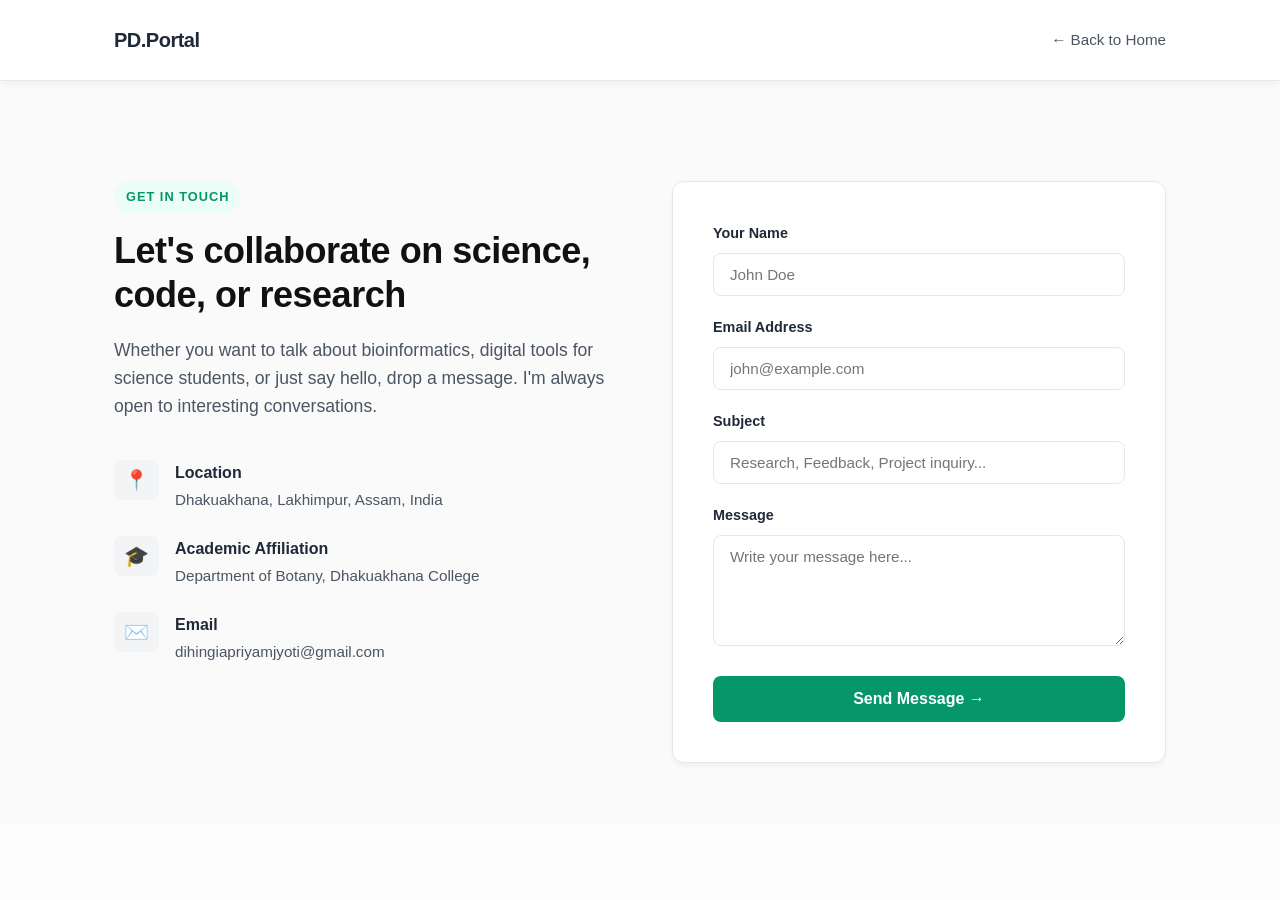
==== commit 76d31b17: "Add live Web3Forms key to contact form" ====
--- a/contact.html
+++ b/contact.html
@@ -9,7 +9,7 @@
     <link rel="preconnect" href="https://fonts.gstatic.com" crossorigin>
     <link href="https://fonts.googleapis.com/css2?family=Inter:wght@400;500;600;700&display=swap" rel="stylesheet">
     
-    <link rel="stylesheet" href="css/style.css">
+    <link rel="stylesheet" href="style.css">
 </head>
 <body>
 
@@ -57,32 +57,32 @@
                 </div>
 
                 <div class="contact-form-side">
-                    <form action="https://api.web3forms.com/submit" method="POST" class="interactive-form">
+<form action="https://api.web3forms.com/submit" method="POST" class="interactive-form">
 
-                        <input type="hidden" name="access_key" value="YOUR_ACCESS_KEY_HERE">
+    <input type="hidden" name="access_key" value="80306b22-09e4-467f-8266-48af0b7ce917">
 
-                        <div class="form-group">
-                            <label for="name">Your Name</label>
-                            <input type="text" id="name" name="name" required placeholder="John Doe">
-                        </div>
-                        
-                        <div class="form-group">
-                            <label for="email">Email Address</label>
-                            <input type="email" id="email" name="email" required placeholder="john@example.com">
-                        </div>
-                        
-                        <div class="form-group">
-                            <label for="subject">Subject</label>
-                            <input type="text" id="subject" name="subject" required placeholder="Research, Feedback, Project inquiry...">
-                        </div>
-                        
-                        <div class="form-group">
-                            <label for="message">Message</label>
-                            <textarea id="message" name="message" rows="5" required placeholder="Write your message here..."></textarea>
-                        </div>
-                        
-                        <button type="submit" class="btn-submit">Send Message &rarr;</button>
-                    </form>
+    <div class="form-group">
+        <label for="name">Your Name</label>
+        <input type="text" id="name" name="name" required placeholder="John Doe">
+    </div>
+    
+    <div class="form-group">
+        <label for="email">Email Address</label>
+        <input type="email" id="email" name="email" required placeholder="john@example.com">
+    </div>
+    
+    <div class="form-group">
+        <label for="subject">Subject</label>
+        <input type="text" id="subject" name="subject" required placeholder="Research, Feedback, Project inquiry...">
+    </div>
+    
+    <div class="form-group">
+        <label for="message">Message</label>
+        <textarea id="message" name="message" rows="5" required placeholder="Write your message here..."></textarea>
+    </div>
+    
+    <button type="submit" class="btn-submit">Send Message &rarr;</button>
+</form>
                 </div>
 
             </div>
--- a/style.css
+++ b/style.css
@@ -0,0 +1,1043 @@
+/* ==========================================================================
+   1. BASE STYLES & RESET
+   ========================================================================== */
+* {
+    margin: 0;
+    padding: 0;
+    box-sizing: border-box;
+}
+
+html {
+    scroll-behavior: smooth;
+    /* System fonts load in 0 milliseconds and prevent font-flicker on mobile */
+    font-family: -apple-system, BlinkMacSystemFont, "Segoe UI", Roboto, Oxygen, Ubuntu, Cantarell, sans-serif;
+    color: #2c3e50;
+    background-color: #fcfdfc;
+    line-height: 1.6;
+}
+
+body {
+    overflow-x: hidden;
+    font-family: 'Inter', sans-serif; /* Blended from section 2 global fallbacks */
+    -webkit-font-smoothing: antialiased;
+}
+
+.container {
+    max-width: 1140px;
+    margin: 0 auto;
+    padding: 60px 20px;
+}
+
+a {
+    text-decoration: none;
+    color: inherit;
+    transition: color 0.2s ease;
+}
+
+img {
+    max-width: 100%;
+    height: auto;
+    display: block;
+    border-radius: 8px;
+}
+
+/* ==========================================================================
+   2. NAVIGATION HEADER
+   ========================================================================== */
+header {
+    background-color: #ffffff;
+    box-shadow: 0 2px 10px rgba(0, 0, 0, 0.05);
+    position: sticky;
+    top: 0;
+    z-index: 1000;
+}
+
+header nav {
+    max-width: 1140px;
+    margin: 0 auto;
+    padding: 20px;
+    display: flex;
+    justify-content: space-between;
+    align-items: center;
+}
+
+.logo a {
+    font-size: 1.4rem;
+    font-weight: 700;
+    color: #1b5e20; /* Deep nature green */
+    letter-spacing: -0.5px;
+}
+
+header ul {
+    display: flex;
+    list-style: none;
+    gap: 30px;
+}
+
+header ul a {
+    font-weight: 500;
+    font-size: 0.95rem;
+    color: #5a6c7d;
+    padding: 5px 0;
+    position: relative;
+}
+
+header ul a:hover, 
+header ul a.active {
+    color: #1b5e20;
+}
+
+/* Underline indicator for active page */
+header ul a.active::after {
+    content: '';
+    position: absolute;
+    bottom: 0;
+    left: 0;
+    width: 100%;
+    height: 2px;
+    background-color: #1b5e20;
+}
+
+/* ==========================================================================
+   3. HERO SECTION (60% Personal / 40% Village Blend)
+   ========================================================================== */
+.hero {
+    background: linear-gradient(135deg, #e8f5e9 0%, #c8e6c9 100%);
+    padding: 100px 20px;
+    text-align: center;
+}
+
+.hero-content {
+    max-width: 800px;
+    margin: 0 auto;
+}
+
+.hero h1 {
+    font-size: 3rem;
+    color: #0b2d12;
+    line-height: 1.2;
+    margin-bottom: 20px;
+}
+
+.hero p {
+    font-size: 1.25rem;
+    color: #3b5141;
+    margin-bottom: 35px;
+}
+
+.hero-buttons {
+    display: flex;
+    justify-content: center;
+    gap: 15px;
+}
+
+/* Buttons styles */
+.btn {
+    display: inline-block;
+    padding: 12px 28px;
+    font-weight: 600;
+    border-radius: 6px;
+    transition: all 0.2s ease;
+}
+
+.btn-primary {
+    background-color: #1b5e20;
+    color: #ffffff;
+}
+
+.btn-primary:hover {
+    background-color: #0b2d12;
+    transform: translateY(-1px);
+}
+
+.btn-secondary {
+    background-color: transparent;
+    color: #1b5e20;
+    border: 2px solid #1b5e20;
+}
+
+.btn-secondary:hover {
+    background-color: #1b5e20;
+    color: #ffffff;
+    transform: translateY(-1px);
+}
+
+/* ==========================================================================
+   4. CONTENT LAYOUTS
+   ========================================================================== */
+.subtitle {
+    display: block;
+    font-size: 0.85rem;
+    text-transform: uppercase;
+    color: #1b5e20;
+    font-weight: 700;
+    letter-spacing: 1.5px;
+    margin-bottom: 8px;
+}
+
+.section-title-wrap h2,
+.village-text h2 {
+    font-size: 2.2rem;
+    color: #0b2d12;
+    margin-bottom: 20px;
+}
+
+/* Intro text styling */
+.intro-section p {
+    font-size: 1.15rem;
+    color: #4a5568;
+    max-width: 900px;
+}
+
+/* 40% Village Highlight Layout (Flexbox for side-by-side) */
+.village-highlight {
+    background-color: #f4f7f4;
+    border-radius: 12px;
+    margin-top: 20px;
+    margin-bottom: 40px;
+}
+
+.village-card-layout {
+    display: flex;
+    align-items: center;
+    gap: 50px;
+    padding: 40px;
+}
+
+.village-text {
+    flex: 1;
+}
+
+.village-text p {
+    color: #4a5568;
+    margin-bottom: 20px;
+}
+
+.village-img-placeholder {
+    flex: 1;
+}
+
+.village-img-placeholder img {
+    box-shadow: 0 10px 30px rgba(0, 0, 0, 0.08);
+    object-fit: cover;
+    width: 100%;
+    height: 320px;
+}
+
+.text-link {
+    color: #1b5e20;
+    font-weight: 600;
+    display: inline-block;
+}
+
+.text-link:hover {
+    color: #0b2d12;
+    text-decoration: underline;
+}
+
+/* ==========================================================================
+   5. FEATURES GRID SECTION (Zero JS Responsive Columns)
+   ========================================================================== */
+.features-section {
+    display: grid;
+    /* Automatically handles column wrapping cleanly based on device width */
+    grid-template-columns: repeat(auto-fit, minmax(300px, 1fr));
+    gap: 30px;
+    padding-top: 0;
+}
+
+.feature-card {
+    background: #ffffff;
+    border: 1px solid #e2e8f0;
+    border-radius: 8px;
+    padding: 30px;
+    position: relative;
+    transition: transform 0.2s ease, box-shadow 0.2s ease;
+}
+
+.feature-card:hover {
+    transform: translateY(-4px);
+    box-shadow: 0 10px 20px rgba(0,0,0,0.05);
+}
+
+.feature-card h3 {
+    font-size: 1.4rem;
+    color: #0b2d12;
+    margin-top: 15px;
+    margin-bottom: 12px;
+}
+
+.feature-card p {
+    color: #64748b;
+    font-size: 0.95rem;
+    margin-bottom: 20px;
+}
+
+/* Badge tagging on the cards */
+.card-tag {
+    display: inline-block;
+    padding: 4px 10px;
+    font-size: 0.75rem;
+    font-weight: 700;
+    border-radius: 50px;
+    text-transform: uppercase;
+}
+
+.card-tag.personal {
+    background-color: #e1f5fe;
+    color: #0288d1;
+}
+
+.card-tag.village {
+    background-color: #e8f5e9;
+    color: #2e7d32;
+}
+
+.card-tag.neutral {
+    background-color: #f1f5f9;
+    color: #475569;
+}
+
+/* ==========================================================================
+   6. FOOTER
+   ========================================================================== */
+footer {
+    background-color: #0b2d12;
+    color: #a3b899;
+    font-size: 0.9rem;
+}
+
+.footer-content {
+    display: flex;
+    justify-content: space-between;
+    align-items: center;
+    padding: 40px 20px;
+}
+
+.footer-links a {
+    color: #ffffff;
+    margin: 0 5px;
+}
+
+.footer-links a:hover {
+    color: #c8e6c9;
+}
+
+/* ==========================================================================
+   7. MOANA AI PREMIUM CARD STYLES
+   ========================================================================== */
+.moana-ad-container {
+    padding-top: 40px;
+    padding-bottom: 40px;
+}
+
+.moana-card {
+    background: linear-gradient(135deg, #0b2d12 0%, #164d1f 100%);
+    border-radius: 16px;
+    padding: 50px 40px;
+    color: #ffffff;
+    position: relative;
+    overflow: hidden;
+    box-shadow: 0 20px 40px rgba(11, 45, 18, 0.25);
+    border: 1px solid rgba(255, 255, 255, 0.1);
+}
+
+.moana-badge {
+    position: absolute;
+    top: 25px;
+    left: 40px;
+    background-color: #00E676; /* Vibrant tech green accent */
+    color: #0b2d12;
+    font-size: 0.75rem;
+    font-weight: 700;
+    text-transform: uppercase;
+    padding: 6px 14px;
+    border-radius: 50px;
+    letter-spacing: 1px;
+}
+
+.moana-content-wrapper {
+    display: flex;
+    align-items: center;
+    gap: 50px;
+    margin-top: 20px;
+}
+
+.moana-info {
+    flex: 1.4;
+}
+
+.moana-info h2 {
+    font-size: 2.6rem;
+    color: #ffffff;
+    margin-bottom: 5px;
+    letter-spacing: -0.5px;
+}
+
+.moana-tagline {
+    font-size: 1.2rem;
+    color: #a3e2b0;
+    margin-bottom: 35px;
+    font-weight: 500;
+}
+
+/* Feature List */
+.moana-features {
+    list-style: none;
+    display: flex;
+    flex-direction: column;
+    gap: 25px;
+    margin-bottom: 40px;
+}
+
+.moana-features li {
+    display: flex;
+    align-items: flex-start;
+    gap: 18px;
+}
+
+.moana-icon {
+    font-size: 1.5rem;
+    background: rgba(255, 255, 255, 0.08);
+    padding: 10px;
+    border-radius: 12px;
+    line-height: 1;
+    border: 1px solid rgba(255, 255, 255, 0.1);
+}
+
+.moana-features strong {
+    display: block;
+    font-size: 1.1rem;
+    color: #ffffff;
+    margin-bottom: 4px;
+}
+
+.moana-features p {
+    color: #b2cbb6;
+    font-size: 0.95rem;
+    line-height: 1.5;
+}
+
+/* Premium Tech CTA Button */
+.btn-moana {
+    background-color: #ffffff;
+    color: #0b2d12;
+    padding: 14px 35px;
+    border-radius: 8px;
+    font-weight: 700;
+    font-size: 1rem;
+    box-shadow: 0 4px 15px rgba(0,0,0,0.15);
+    display: inline-block;
+    transition: all 0.2s ease;
+}
+
+.btn-moana:hover {
+    background-color: #00E676;
+    color: #0b2d12;
+    transform: translateY(-2px);
+    box-shadow: 0 8px 25px rgba(0, 230, 118, 0.3);
+}
+
+/* Decorative Visual Side Component */
+.moana-visual-side {
+    flex: 1;
+    display: flex;
+    justify-content: center;
+    position: relative;
+}
+
+.ai-sphere-glow {
+    position: absolute;
+    width: 200px;
+    height: 200px;
+    background: radial-gradient(circle, rgba(0,230,118,0.3) 0%, rgba(0,0,0,0) 70%);
+    top: 50%;
+    left: 50%;
+    transform: translate(-50%, -50%);
+    z-index: 1;
+}
+
+.tech-box {
+    background: rgba(255, 255, 255, 0.05);
+    border: 1px solid rgba(255, 255, 255, 0.1);
+    padding: 25px;
+    border-radius: 12px;
+    width: 100%;
+    max-width: 280px;
+    backdrop-filter: blur(5px);
+    z-index: 2;
+    box-shadow: 0 15px 35px rgba(0,0,0,0.2);
+}
+
+.tech-box span {
+    font-size: 0.75rem;
+    text-transform: uppercase;
+    color: #00E676;
+    font-weight: 700;
+    letter-spacing: 1px;
+    display: block;
+    margin-bottom: 15px;
+}
+
+.tech-line {
+    height: 4px;
+    background-color: rgba(255, 255, 255, 0.2);
+    border-radius: 2px;
+    margin-bottom: 10px;
+    width: 90%;
+}
+
+.tech-line.short {
+    width: 50%;
+    margin-bottom: 25px;
+}
+
+.tech-tags {
+    display: flex;
+    flex-wrap: wrap;
+    gap: 8px;
+}
+
+.t-tag {
+    background: rgba(255, 255, 255, 0.08) !important;
+    border: 1px solid rgba(255, 255, 255, 0.1);
+    padding: 4px 10px !important;
+    font-size: 0.75rem !important;
+    color: #e8f5e9 !important;
+    border-radius: 4px;
+    text-transform: none !important;
+    font-weight: 500 !important;
+}
+
+/* ==========================================================================
+   8. CONTACT INTERACTIVE LAYOUT
+   ========================================================================== */
+.contact-container {
+    width: 100%;
+    max-width: 1200px;
+    margin: 0 auto;
+    padding-left: 20px;
+    padding-right: 20px;
+}
+
+.contact-header {
+    padding: 30px 0;
+    border-bottom: 1px solid #eaeaea;
+    background-color: #ffffff;
+    margin-bottom: 40px;
+}
+
+.nav-placeholder {
+    display: flex;
+    justify-content: space-between;
+    align-items: center;
+}
+
+.logo {
+    font-weight: 700;
+    font-size: 1.2rem;
+    color: #164d1f;
+    text-decoration: none;
+}
+
+.back-link {
+    color: #666666;
+    text-decoration: none;
+    font-size: 0.9rem;
+    font-weight: 500;
+    transition: color 0.2s ease;
+}
+
+.back-link:hover {
+    color: #164d1f;
+}
+
+.contact-section {
+    padding-top: 20px;
+    padding-bottom: 80px;
+}
+
+.contact-grid {
+    display: grid;
+    grid-template-columns: 1fr 1.2fr;
+    gap: 60px;
+    align-items: start;
+}
+
+.section-badge {
+    display: inline-block;
+    color: #164d1f;
+    font-size: 0.85rem;
+    font-weight: 700;
+    text-transform: uppercase;
+    letter-spacing: 1px;
+    margin-bottom: 12px;
+}
+
+.contact-info-side h2 {
+    font-size: 2.5rem;
+    color: #111111;
+    line-height: 1.2;
+    margin-bottom: 20px;
+    letter-spacing: -0.5px;
+}
+
+.contact-lead {
+    font-size: 1.1rem;
+    color: #555555;
+    line-height: 1.6;
+    margin-bottom: 40px;
+}
+
+.contact-details {
+    display: flex;
+    flex-direction: column;
+    gap: 30px;
+    font-style: normal;
+}
+
+.info-item {
+    display: flex;
+    align-items: flex-start;
+    gap: 20px;
+}
+
+.info-icon {
+    font-size: 1.4rem;
+    background: #e8f5e9;
+    padding: 12px;
+    border-radius: 50%;
+    line-height: 1;
+    display: flex;
+    align-items: center;
+    justify-content: center;
+}
+
+.info-item strong {
+    display: block;
+    font-size: 1rem;
+    color: #111111;
+    margin-bottom: 4px;
+}
+
+.info-item p, .info-item a {
+    color: #666666;
+    font-size: 0.95rem;
+    text-decoration: none;
+    transition: color 0.2s ease;
+}
+
+.info-item a:hover {
+    color: #164d1f;
+}
+
+.contact-form-side {
+    background: #ffffff;
+    padding: 40px;
+    border-radius: 12px;
+    box-shadow: 0 10px 30px rgba(0, 0, 0, 0.04);
+    border: 1px solid #eaeaea;
+}
+
+.interactive-form {
+    display: flex;
+    flex-direction: column;
+    gap: 20px;
+}
+
+.form-group {
+    display: flex;
+    flex-direction: column;
+    gap: 8px;
+}
+
+.form-group label {
+    font-size: 0.9rem;
+    font-weight: 600;
+    color: #333333;
+}
+
+.form-group input,
+.form-group textarea {
+    padding: 14px;
+    border: 1px solid #cccccc;
+    border-radius: 6px;
+    font-size: 1rem;
+    font-family: inherit;
+    color: #222222;
+    background-color: #fafafa;
+    transition: all 0.2s ease;
+}
+
+.form-group input:focus,
+.form-group textarea:focus {
+    outline: none;
+    border-color: #164d1f;
+    background-color: #ffffff;
+    box-shadow: 0 0 0 4px rgba(22, 77, 31, 0.1);
+}
+
+.btn-submit {
+    background-color: #164d1f;
+    color: #ffffff;
+    padding: 14px;
+    border: none;
+    border-radius: 6px;
+    font-size: 1rem;
+    font-weight: 600;
+    cursor: pointer;
+    transition: all 0.2s ease;
+    text-align: center;
+    margin-top: 10px;
+}
+
+.btn-submit:hover {
+    background-color: #0b2d12;
+    transform: translateY(-1px);
+    box-shadow: 0 5px 15px rgba(11, 45, 18, 0.2);
+}
+
+/* ==========================================================================
+   9. RESPONSIVE MEDIA QUERIES (Unified Mobile Adjustments)
+   ========================================================================== */
+@media (max-width: 992px) {
+    .moana-content-wrapper {
+        flex-direction: column;
+        gap: 40px;
+    }
+    
+    .moana-visual-side {
+        width: 100%;
+    }
+
+    .contact-grid {
+        grid-template-columns: 1fr;
+        gap: 50px;
+    }
+    
+    .contact-form-side {
+        padding: 30px 20px;
+    }
+    
+    .contact-info-side h2 {
+        font-size: 2.1rem;
+    }
+}
+
+@media (max-width: 768px) {
+    header nav {
+        flex-direction: column;
+        gap: 15px;
+    }
+
+    .hero h1 {
+        font-size: 2.2rem;
+    }
+
+    .hero p {
+        font-size: 1.1rem;
+    }
+
+    .hero-buttons {
+        flex-direction: column;
+        gap: 10px;
+    }
+
+    .village-card-layout {
+        flex-direction: column;
+        padding: 20px;
+        gap: 25px;
+    }
+    
+    .village-img-placeholder img {
+        height: 220px;
+    }
+
+    .footer-content {
+        flex-direction: column;
+        gap: 15px;
+        text-align: center;
+    }
+}
+
+@media (max-width: 576px) {
+    .moana-card {
+        padding: 60px 20px 30px 20px;
+    }
+    
+    .moana-badge {
+        left: 20px;
+    }
+    
+    .moana-info h2 {
+        font-size: 2rem;
+    }
+    
+    .moana-tagline {
+        font-size: 1.05rem;
+        margin-bottom: 25px;
+    }
+    
+    .btn-moana {
+        width: 100%;
+        text-align: center;
+    }
+}
+
+/* ==========================================================================
+   1. Global Resets & Variables
+   ========================================================================== */
+:root {
+    --primary-color: #059669; /* Emerald Green */
+    --primary-hover: #047857;
+    --bg-color: #fafafa;
+    --card-bg: #ffffff;
+    --text-main: #1f2937;
+    --text-muted: #4b5563;
+    --border-color: #e5e7eb;
+    --radius: 8px;
+    --transition: all 0.3s ease;
+}
+
+* {
+    margin: 0;
+    padding: 0;
+    box-sizing: border-box;
+}
+
+body {
+    font-family: 'Inter', sans-serif;
+    background-color: var(--bg-color);
+    color: var(--text-main);
+    line-height: 1.6;
+    -webkit-font-smoothing: antialiased;
+}
+
+/* Utilities */
+.contact-container {
+    width: 100%;
+    max-width: 1100px;
+    margin: 0 auto;
+    padding: 0 24px;
+}
+
+/* ==========================================================================
+   2. Header & Navigation
+   ========================================================================== */
+.contact-header {
+    padding: 24px 0;
+    border-bottom: 1px solid var(--border-color);
+    background-color: var(--card-bg);
+}
+
+.nav-placeholder {
+    display: flex;
+    justify-content: space-between;
+    align-items: center;
+}
+
+.logo {
+    font-size: 1.25rem;
+    font-weight: 700;
+    color: var(--text-main);
+    text-decoration: none;
+    letter-spacing: -0.5px;
+}
+
+.back-link {
+    font-size: 0.95rem;
+    color: var(--text-muted);
+    text-decoration: none;
+    font-weight: 500;
+    transition: var(--transition);
+}
+
+.back-link:hover {
+    color: var(--primary-color);
+}
+
+/* ==========================================================================
+   3. Contact Section Layout
+   ========================================================================== */
+.contact-section {
+    padding: 60px 24px;
+}
+
+.contact-grid {
+    display: grid;
+    grid-template-columns: 1fr 1fr;
+    gap: 64px;
+    align-items: start;
+}
+
+/* ==========================================================================
+   4. Left Side: Info & Details
+   ========================================================================== */
+.section-badge {
+    display: inline-block;
+    background-color: #ecfdf5;
+    color: var(--primary-color);
+    font-size: 0.8rem;
+    font-weight: 600;
+    text-transform: uppercase;
+    letter-spacing: 1px;
+    padding: 6px 12px;
+    border-radius: 50px;
+    margin-bottom: 16px;
+}
+
+.contact-info-side h2 {
+    font-size: 2.25rem;
+    font-weight: 700;
+    line-height: 1.2;
+    margin-bottom: 20px;
+    letter-spacing: -0.5px;
+}
+
+.contact-lead {
+    font-size: 1.1rem;
+    color: var(--text-muted);
+    margin-bottom: 40px;
+}
+
+.contact-details {
+    display: flex;
+    flex-direction: column;
+    gap: 24px;
+    font-style: normal;
+}
+
+.info-item {
+    display: flex;
+    gap: 16px;
+    align-items: flex-start;
+}
+
+.info-icon {
+    font-size: 1.25rem;
+    background: #f3f4f6;
+    padding: 10px;
+    border-radius: var(--radius);
+    line-height: 1;
+}
+
+.info-item strong {
+    display: block;
+    font-size: 1rem;
+    color: var(--text-main);
+    margin-bottom: 2px;
+}
+
+.info-item p, 
+.info-item a {
+    font-size: 0.95rem;
+    color: var(--text-muted);
+    text-decoration: none;
+}
+
+.info-item a:hover {
+    color: var(--primary-color);
+    text-decoration: underline;
+}
+
+/* ==========================================================================
+   5. Right Side: Interactive Form
+   ========================================================================== */
+.contact-form-side {
+    background: var(--card-bg);
+    padding: 40px;
+    border-radius: 12px;
+    border: 1px solid var(--border-color);
+    box-shadow: 0 4px 6px -1px rgba(0, 0, 0, 0.05);
+}
+
+.interactive-form {
+    display: flex;
+    flex-direction: column;
+    gap: 20px;
+}
+
+.form-group {
+    display: flex;
+    flex-direction: column;
+    gap: 8px;
+}
+
+.form-group label {
+    font-size: 0.9rem;
+    font-weight: 600;
+    color: var(--text-main);
+}
+
+.form-group input,
+.form-group textarea {
+    width: 100%;
+    padding: 12px 16px;
+    font-family: inherit;
+    font-size: 0.95rem;
+    border: 1px solid var(--border-color);
+    border-radius: var(--radius);
+    background-color: #fff;
+    color: var(--text-main);
+    transition: var(--transition);
+}
+
+.form-group input:focus,
+.form-group textarea:focus {
+    outline: none;
+    border-color: var(--primary-color);
+    box-shadow: 0 0 0 3px rgba(5, 150, 105, 0.15);
+}
+
+.form-group textarea {
+    resize: vertical;
+}
+
+.btn-submit {
+    background-color: var(--primary-color);
+    color: #ffffff;
+    font-size: 1rem;
+    font-weight: 600;
+    padding: 14px 24px;
+    border: none;
+    border-radius: var(--radius);
+    cursor: pointer;
+    display: flex;
+    align-items: center;
+    justify-content: center;
+    gap: 8px;
+    transition: var(--transition);
+    margin-top: 10px;
+}
+
+.btn-submit:hover {
+    background-color: var(--primary-hover);
+}
+
+/* ==========================================================================
+   6. Responsive Design Media Queries
+   ========================================================================== */
+@media (max-width: 900px) {
+    .contact-grid {
+        gap: 40px;
+    }
+    
+    .contact-info-side h2 {
+        font-size: 1.85rem;
+    }
+}
+
+@media (max-width: 768px) {
+    .contact-grid {
+        grid-template-columns: 1fr;
+        gap: 48px;
+    }
+
+    .contact-section {
+        padding: 40px 0;
+    }
+
+    .contact-form-side {
+        padding: 24px;
+    }
+}
